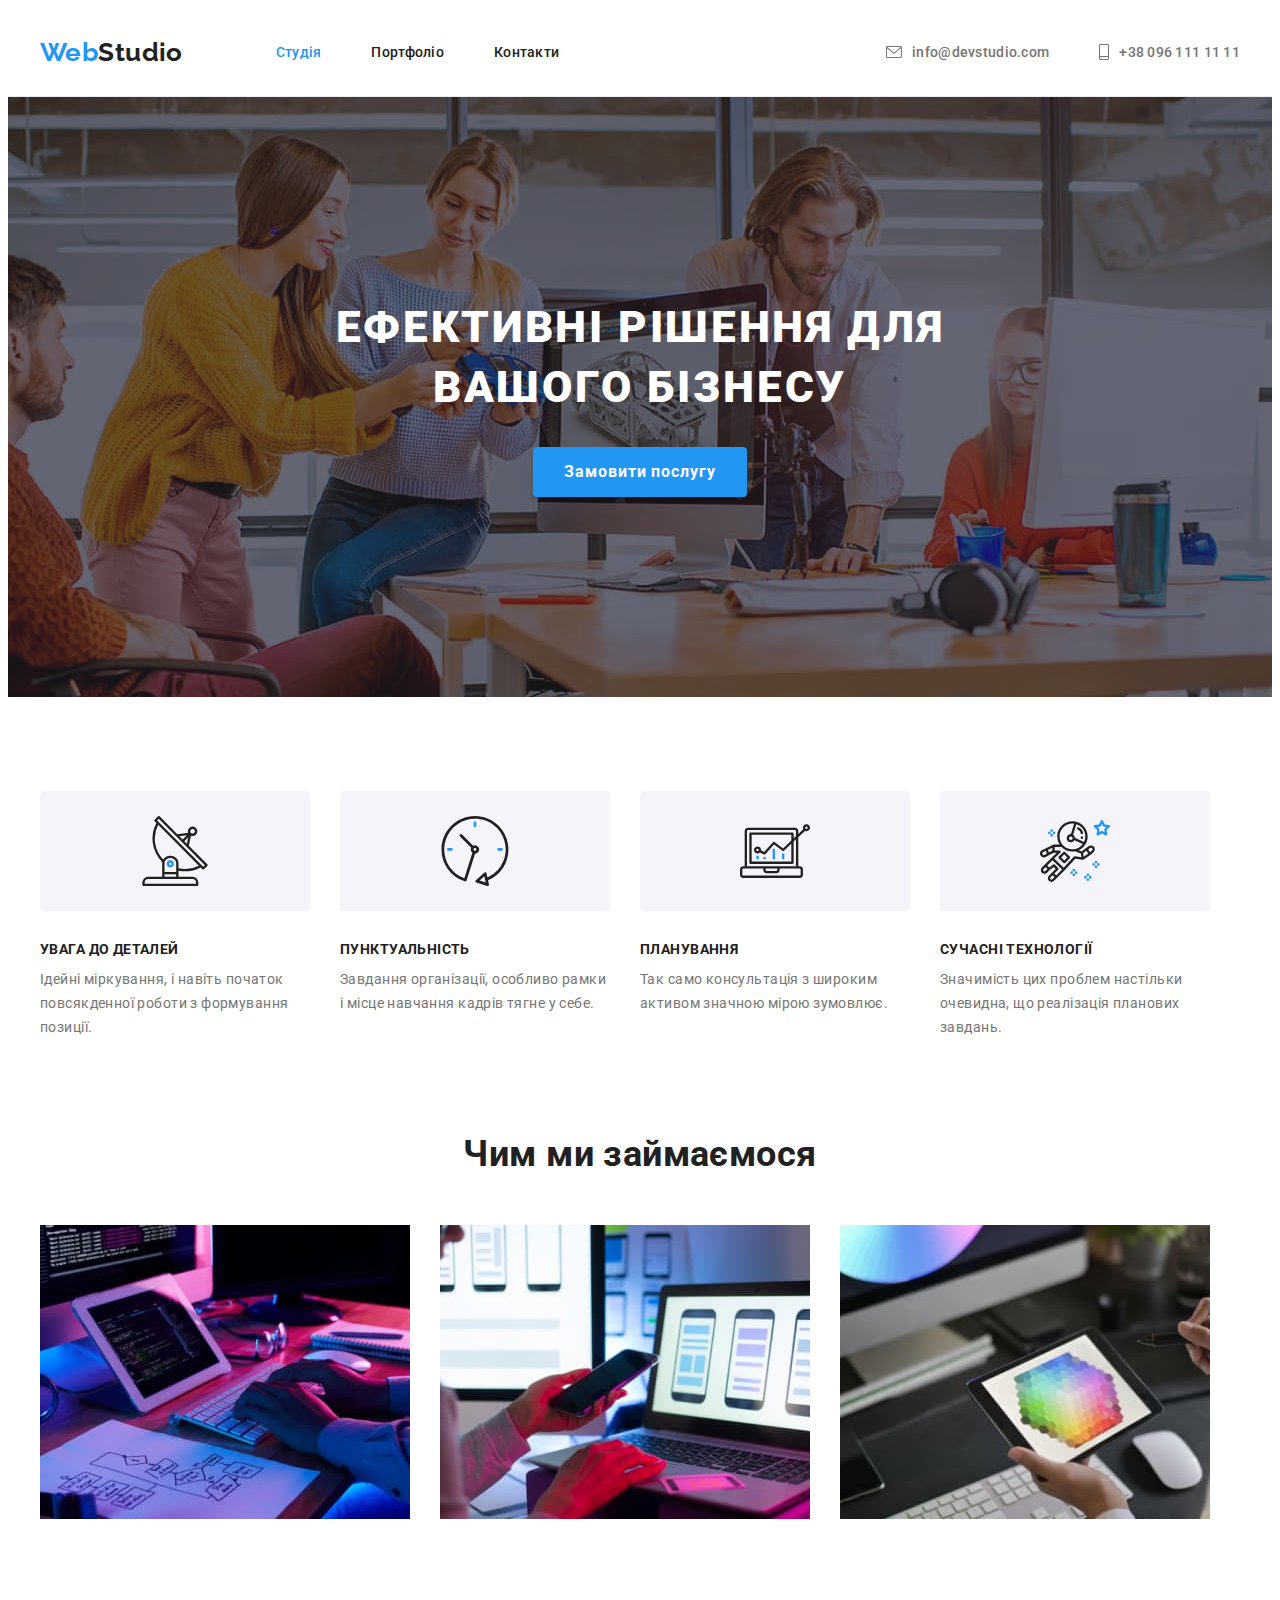
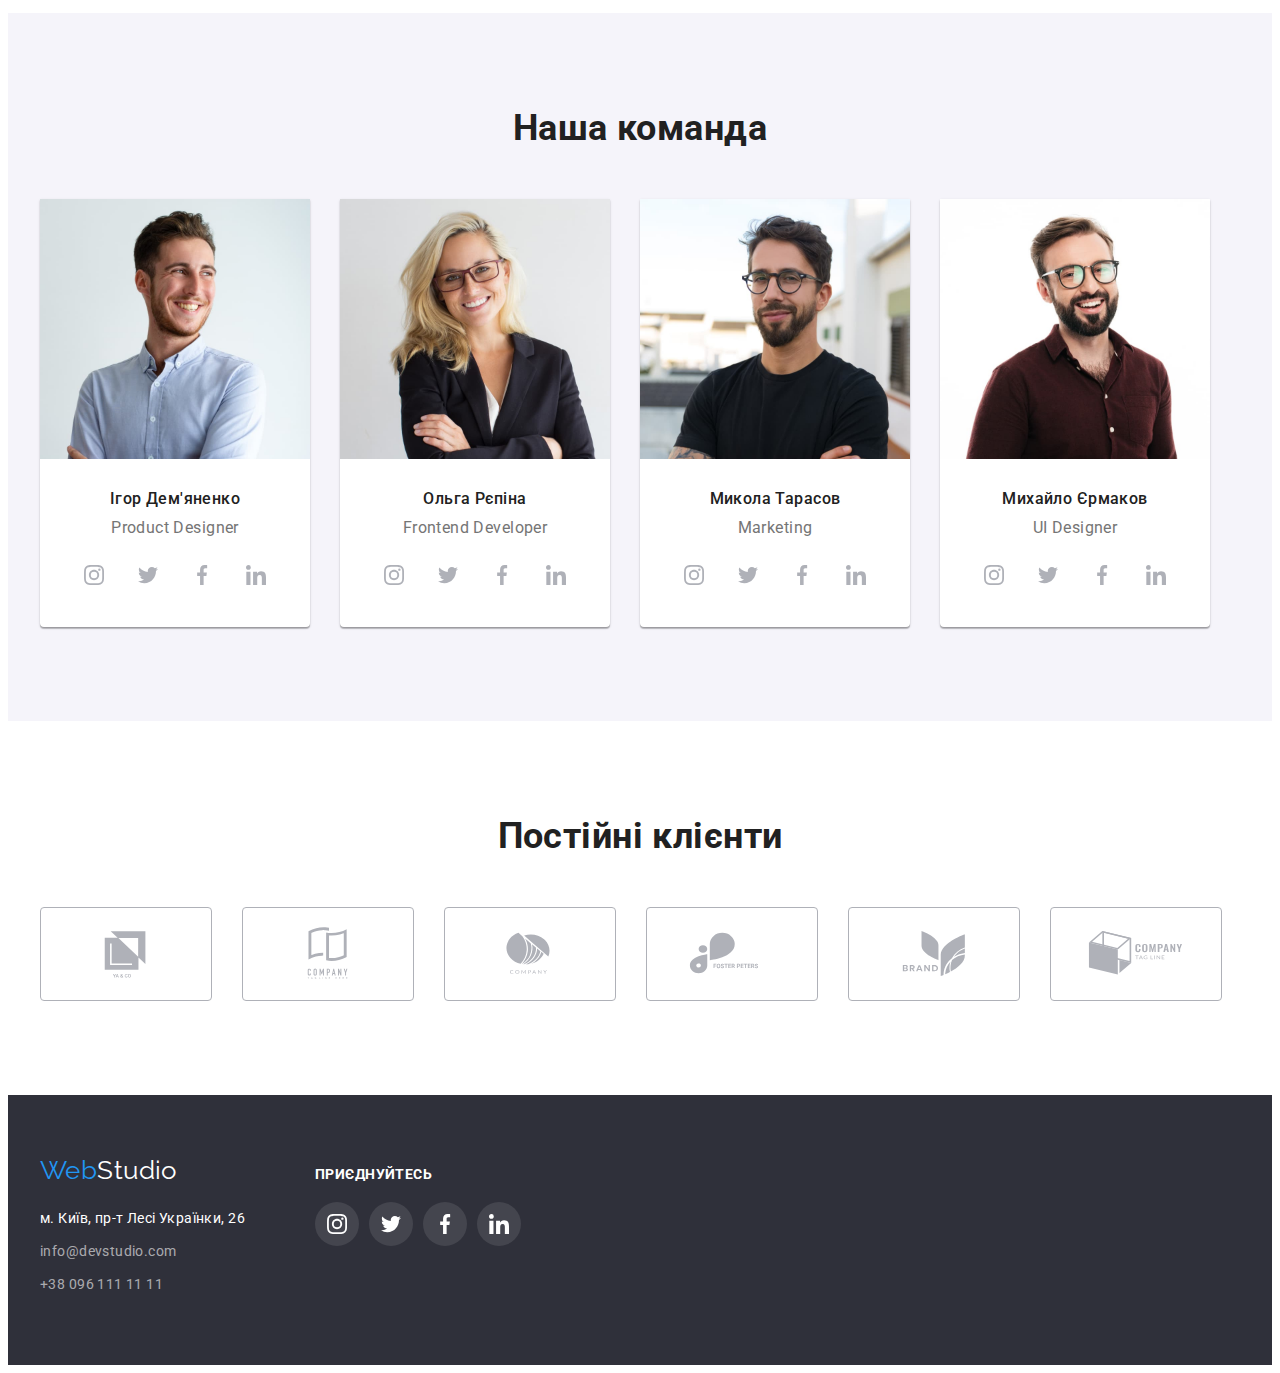
==== index.html @ 350d9428 "Initial commit" ====
<!DOCTYPE html>
<html lang="uk">
  <head>
    <meta charset="UTF-8" />
    <meta http-equiv="X-UA-Compatible" content="IE=edge" />
    <meta name="viewport" content="width=device-width, initial-scale=1.0" />
    <title>WebStudio</title>
    <link rel="preconnect" href="https://fonts.googleapis.com" />
    <link rel="preconnect" href="https://fonts.gstatic.com" crossorigin />
    <link
      href="https://fonts.googleapis.com/css2?family=Montserrat:wght@400;500;600&family=Raleway:wght@700&family=Roboto:wght@400;500;700;900&display=swap"
      rel="stylesheet"
    />
    <!---Modern-normalize---->
    <link
      rel="stylesheet"
      href="https://cdnjs.cloudflare.com/ajax/libs/modern-normalize/1.1.0/modern-normalize.min.css"
      integrity="sha512-wpPYUAdjBVSE4KJnH1VR1HeZfpl1ub8YT/NKx4PuQ5NmX2tKuGu6U/JRp5y+Y8XG2tV+wKQpNHVUX03MfMFn9Q=="
      crossorigin="anonymous"
      referrerpolicy="no-referrer"
    />
    <!----Castom styles---->
    <link rel="stylesheet" href="./css/style.css" />
  </head>
  <body>
    <header class="header">
      <div class="header-container container">
        <nav class="nav-container">
          <a href="./index.html" class="logo link">Web<span class="logo-header">Studio</span></a>
          <ul class="nav-header list">
            <li class="nav-item">
              <a href="./index.html" class="nav-link link alert">Студія</a>
            </li>
            <li class="nav-item"><a href="./portfolio.html" class="nav-link link">Портфоліо</a></li>
            <li class="nav-item"><a href="" class="nav-link link">Контакти</a></li>
          </ul>
        </nav>

        <ul class="nav-header list">
          <li>
            <a href="mailto:info@devstudio.com" class="contact-nav link link"
              ><svg class="header-icon" width="16" height="12">
                <use href="./images/icons.svg#icon-envelope-hover"></use></svg
              >info@devstudio.com</a
            >
          </li>
          <li>
            <a href="tel:+380961111111" class="contact-nav link"
              ><svg class="header-icon" width="10" height="16">
                <use href="./images/icons.svg#icon-smartphone"></use></svg
              >+38 096 111 11 11</a
            >
          </li>
        </ul>
      </div>
    </header>
    <main>
      <section class="section hero">
        <div class="container">
          <h1 class="hero-h">Ефективні рішення для вашого бізнесу</h1>
          <button type="button" class="header-btn">Замовити послугу</button>
        </div>
      </section>
      <section class="section featore">
        <div class="container">
          <h2 hidden>особливості</h2>
          <ul class="featore-list list">
            <li>
              <div class="featore-svg-container">
                <svg class="featore-icon" width="70" height="70">
                  <use href="./images/icons.svg#icon-antenna-1"></use>
                </svg>
              </div>
              <h3 class="featore-title">УВАГА ДО ДЕТАЛЕЙ</h3>
              <p class="featore-text">
                Ідейні міркування, і навіть початок повсякденної роботи з формування позиції.
              </p>
            </li>
            <li>
              <div class="featore-svg-container">
                <svg class="featore-icon" width="70" height="70">
                  <use href="./images/icons.svg#icon-clock-1"></use>
                </svg>
              </div>
              <h3 class="featore-title">ПУНКТУАЛЬНІСТЬ</h3>
              <p class="featore-text">
                Завдання організації, особливо рамки і місце навчання кадрів тягне у себе.
              </p>
            </li>
            <li>
              <div class="featore-svg-container">
                <svg class="featore-icon" width="70" height="70">
                  <use href="./images/icons.svg#icon-diagram-1"></use>
                </svg>
              </div>
              <h3 class="featore-title">ПЛАНУВАННЯ</h3>
              <p class="featore-text">
                Так само консультація з широким активом значною мірою зумовлює.
              </p>
            </li>
            <li>
              <div class="featore-svg-container">
                <svg class="featore-icon" width="70" height="70">
                  <use href="./images/icons.svg#icon-astronaut-1"></use>
                </svg>
              </div>
              <h3 class="featore-title">СУЧАСНІ ТЕХНОЛОГІЇ</h3>
              <p class="featore-text">
                Значимість цих проблем настільки очевидна, що реалізація планових завдань.
              </p>
            </li>
          </ul>
        </div>
      </section>
      <section class="section about">
        <div class="container">
          <h2 class="section-title">Чим ми займаємося</h2>
          <ul class="nav-list list">
            <li>
              <img src="./images/box1.jpg" alt="фото1комп" width="370" height="294" />
            </li>
            <li>
              <img src="./images/box2.jpg" alt="фото2комп+телеф" width="370" height="294" />
            </li>
            <li>
              <img src="./images/box3.jpg" alt="фото3планшет" width="370" height="294" />
            </li>
          </ul>
        </div>
      </section>
      <section class="section team">
        <div class="container">
          <h2 class="section-title">Наша команда</h2>
          <ul class="nav-list list">
            <li class="team-nav">
              <img src="./images/img2.jpg" alt="команда1ч" width="270" height="260" />
              <div class="team-list-text">
                <h3 class="team-title">Ігор Дем'яненко</h3>
                <p class="team-text" lang="en">Product Designer</p>
                <ul class="social list">
                  <li class="social-item">
                    <a
                      class="social-link link"
                      href=""
                      target="_blank"
                      rel="noopener noreferrer"
                      aria-label="іконка instagram"
                    >
                      <svg class="team-icon" width="20" height="20">
                        <use href="./images/icons.svg#icon-instagram-2"></use>
                      </svg>
                    </a>
                  </li>
                  <li class="social-item">
                    <a
                      class="social-link link"
                      href=""
                      target="_blank"
                      rel="noopener noreferrer"
                      aria-label="іконка twitter"
                    >
                      <svg class="team-icon" width="20" height="20">
                        <use href="./images/icons.svg#icon-twitter-1"></use>
                      </svg>
                    </a>
                  </li>
                  <li class="social-item">
                    <a
                      class="social-link link"
                      href=""
                      target="_blank"
                      rel="noopener noreferrer"
                      aria-label="іконка facebook"
                    >
                      <svg class="team-icon" width="20" height="20">
                        <use href="./images/icons.svg#icon-facebook-1"></use>
                      </svg>
                    </a>
                  </li>
                  <li class="social-item">
                    <a
                      class="social-link link"
                      href=""
                      target="_blank"
                      rel="noopener noreferrer"
                      aria-label="іконка linkedin"
                    >
                      <svg class="team-icon" width="20" height="20">
                        <use href="./images/icons.svg#icon-linkedin-1"></use>
                      </svg>
                    </a>
                  </li>
                </ul>
              </div>
            </li>
            <li class="team-nav">
              <img src="./images/img1.jpg" alt="комана2ж" width="270" height="260" />
              <div class="team-list-text">
                <h3 class="team-title">Ольга Рєпіна</h3>
                <p class="team-text" lang="en">Frontend Developer</p>
                <ul class="social list">
                  <li class="social-item">
                    <a
                      class="social-link link"
                      href=""
                      target="_blank"
                      rel="noopener noreferrer"
                      aria-label="іконка instagram"
                    >
                      <svg class="team-icon" width="20" height="20">
                        <use href="./images/icons.svg#icon-instagram-2"></use>
                      </svg>
                    </a>
                  </li>
                  <li class="social-item">
                    <a
                      class="social-link link"
                      href=""
                      target="_blank"
                      rel="noopener noreferrer"
                      aria-label="іконка twitter"
                    >
                      <svg class="team-icon" width="20" height="20">
                        <use href="./images/icons.svg#icon-twitter-1"></use>
                      </svg>
                    </a>
                  </li>
                  <li class="social-item">
                    <a
                      class="social-link link"
                      href=""
                      target="_blank"
                      rel="noopener noreferrer"
                      aria-label="іконка facebook"
                    >
                      <svg class="team-icon" width="20" height="20">
                        <use href="./images/icons.svg#icon-facebook-1"></use>
                      </svg>
                    </a>
                  </li>
                  <li class="social-item">
                    <a
                      class="social-link link"
                      href=""
                      target="_blank"
                      rel="noopener noreferrer"
                      aria-label="іконка linkedin"
                    >
                      <svg class="team-icon" width="20" height="20">
                        <use href="./images/icons.svg#icon-linkedin-1"></use>
                      </svg>
                    </a>
                  </li>
                </ul>
              </div>
            </li>
            <li class="team-nav">
              <img src="./images/img3.jpg" alt="команда3ч" width="270" height="260" />
              <div class="team-list-text">
                <h3 class="team-title">Микола Тарасов</h3>
                <p class="team-text" lang="en">Marketing</p>
                <ul class="social list">
                  <li class="social-item">
                    <a
                      class="social-link link"
                      href=""
                      target="_blank"
                      rel="noopener noreferrer"
                      aria-label="іконка instagram"
                    >
                      <svg class="team-icon" width="20" height="20">
                        <use href="./images/icons.svg#icon-instagram-2"></use>
                      </svg>
                    </a>
                  </li>
                  <li class="social-item">
                    <a
                      class="social-link link"
                      href=""
                      target="_blank"
                      rel="noopener noreferrer"
                      aria-label="іконка twitter"
                    >
                      <svg class="team-icon" width="20" height="20">
                        <use href="./images/icons.svg#icon-twitter-1"></use>
                      </svg>
                    </a>
                  </li>
                  <li class="social-item">
                    <a
                      class="social-link link"
                      href=""
                      target="_blank"
                      rel="noopener noreferrer"
                      aria-label="іконка facebook"
                    >
                      <svg class="team-icon" width="20" height="20">
                        <use href="./images/icons.svg#icon-facebook-1"></use>
                      </svg>
                    </a>
                  </li>
                  <li class="social-item">
                    <a
                      class="social-link link"
                      href=""
                      target="_blank"
                      rel="noopener noreferrer"
                      aria-label="іконка linkedin"
                    >
                      <svg class="team-icon" width="20" height="20">
                        <use href="./images/icons.svg#icon-linkedin-1"></use>
                      </svg>
                    </a>
                  </li>
                </ul>
              </div>
            </li>
            <li class="team-nav">
              <img src="./images/img.jpg" alt="команда4ч" width="270" height="260" />
              <div class="team-list-text">
                <h3 class="team-title">Михайло Єрмаков</h3>
                <p class="team-text" lang="en">UI Designer</p>
                <ul class="social list">
                  <li class="social-item">
                    <a
                      class="social-link link"
                      href=""
                      target="_blank"
                      rel="noopener noreferrer"
                      aria-label="іконка instagram"
                    >
                      <svg class="team-icon" width="20" height="20">
                        <use href="./images/icons.svg#icon-instagram-2"></use>
                      </svg>
                    </a>
                  </li>
                  <li class="social-item">
                    <a
                      class="social-link link"
                      href=""
                      target="_blank"
                      rel="noopener noreferrer"
                      aria-label="іконка twitter"
                    >
                      <svg class="team-icon" width="20" height="20">
                        <use href="./images/icons.svg#icon-twitter-1"></use>
                      </svg>
                    </a>
                  </li>
                  <li class="social-item">
                    <a
                      class="social-link link"
                      href=""
                      target="_blank"
                      rel="noopener noreferrer"
                      aria-label="іконка facebook"
                    >
                      <svg class="team-icon" width="20" height="20">
                        <use href="./images/icons.svg#icon-facebook-1"></use>
                      </svg>
                    </a>
                  </li>
                  <li class="social-item">
                    <a
                      class="social-link link"
                      href=""
                      target="_blank"
                      rel="noopener noreferrer"
                      aria-label="іконка linkedin"
                    >
                      <svg class="team-icon" width="20" height="20">
                        <use href="./images/icons.svg#icon-linkedin-1"></use>
                      </svg>
                    </a>
                  </li>
                </ul>
              </div>
            </li>
          </ul>
        </div>
      </section>
      <section class="constant">
        <div class="container">
          <h2 class="constant-title">Постійні клієнти</h2>
          <ul class="constant-list list">
            <li class="item">
              <a
                href=""
                class="constant-link link"
                target="_blank"
                rel="noopener noreferrer"
                aria-label="іконка YA & CO"
                ><svg class="constant-icon" width="106" height="60">
                  <use href="./images/icons.svg#icon-Logo-1"></use></svg
              ></a>
            </li>
            <li class="item">
              <a
                href=""
                class="constant-link link"
                target="_blank"
                rel="noopener noreferrer"
                aria-label="іконка company"
                ><svg class="constant-icon" width="106" height="60">
                  <use href="./images/icons.svg#icon-Logo-2"></use></svg
              ></a>
            </li>
            <li class="item">
              <a
                href=""
                class="constant-link link"
                target="_blank"
                rel="noopener noreferrer"
                aria-label="іконка company"
                ><svg class="constant-icon" width="106" height="60">
                  <use href="./images/icons.svg#icon-Logo-3"></use></svg
              ></a>
            </li>
            <li class="item">
              <a
                href=""
                class="constant-link link"
                target="_blank"
                rel="noopener noreferrer"
                aria-label="іконка FOSTER PETERS"
                ><svg class="constant-icon" width="106" height="60">
                  <use href="./images/icons.svg#icon-Logo-4"></use></svg
              ></a>
            </li>
            <li class="item">
              <a
                href=""
                class="constant-link link"
                target="_blank"
                rel="noopener noreferrer"
                aria-label="іконка brand"
                ><svg class="constant-icon" width="106" height="60">
                  <use href="./images/icons.svg#icon-Logo-5"></use></svg
              ></a>
            </li>
            <li class="item">
              <a
                href=""
                class="constant-link link"
                target="_blank"
                rel="noopener noreferrer"
                aria-label="іконка company"
                ><svg class="constant-icon" width="106" height="60">
                  <use href="./images/icons.svg#icon-Logo-6"></use></svg
              ></a>
            </li>
          </ul>
        </div>
      </section>
    </main>

    <footer class="footer">
      <div class="container footer-container">
        <div class="footer-left-container">
        <a class="footer-logo link" href="./index.html"
          >Web<span class="logo-footer">Studio</span></a>
        <address>
          <ul class="list list-footer">
            <li class="footre-items">
              <a
                class="contact-gps link"
                href="https://www.google.com/maps/place/%D0%B1%D1%83%D0%BB.+%D0%9B%D0%B5%D1%81%D0%B8+%D0%A3%D0%BA%D1%80%D0%B0%D0%B8%D0%BD%D0%BA%D0%B8,+26,+%D0%9A%D0%B8%D0%B5%D0%B2,+02000/@50.4265807,30.5361971,17z/data=!3m1!4b1!4m5!3m4!1s0x40d4cf0e033ecbe9:0x57a4dffefec77da0!8m2!3d50.4265807!4d30.5383858"
                target="_blank"
                rel="noopener noreferrer"
                >м. Київ, пр-т Лесі Українки, 26</a
              >
            </li>
            <li class="footre-items">
              <a href="mailto:info@devstudio.com" class="contact-link link">info@devstudio.com</a>
            </li>
            <li class="footre-items">
              <a href="tel:+380961111111" class="contact-link link">+38 096 111 11 11</a>
            </li>
          </ul>
          </div>
          <div class="footer-nav">
            <p class="text">ПРИЄДНУЙТЕСЬ</p>
            <ul class="list footer-social">
              <li class="social-box">
                <a
                  class="social-nav link"
                  href=""
                  target="_blank"
                  rel="noopener noreferrer"
                  aria-label="іконка instagram"
                >
                  <svg class="footer-team-icon" width="20" height="20">
                    <use href="./images/icons.svg#icon-instagram-2"></use>
                  </svg>
                </a>
              </li>
              <li class="social-box">
                <a
                  class="social-nav link"
                  href=""
                  target="_blank"
                  rel="noopener noreferrer"
                  aria-label="іконка twitter"
                >
                  <svg class="footer-team-icon" width="20" height="20">
                    <use href="./images/icons.svg#icon-twitter-1"></use>
                  </svg>
                </a>
              </li>
              <li class="social-box">
                <a
                  class="social-nav link"
                  href=""
                  target="_blank"
                  rel="noopener noreferrer"
                  aria-label="іконка facebook"
                >
                  <svg class="footer-team-icon" width="20" height="20">
                    <use href="./images/icons.svg#icon-facebook-1"></use>
                  </svg>
                </a>
              </li>
              <li class="social-box">
                <a
                  class="social-nav link"
                  href=""
                  target="_blank"
                  rel="noopener noreferrer"
                  aria-label="іконка linkedin"
                >
                  <svg class="footer-team-icon" width="20" height="20">
                    <use href="./images/icons.svg#icon-linkedin-1"></use>
                  </svg>
                </a>
              </li>
            </ul>
            </address>
          </div>
      </div>
    </footer>
  </body>
</html>
---- css/style.css ----
:root {
  --link-focus-color: #2196f3;
  --text-paragraf-color: #757575;
  --text-fon-white-color: #ffffff;
  --text-title-color: #212121;

  --indent: 30px;
  --items: 3;
}

body {
  font-family: 'Roboto', sans-serif;
  font-size: 14px;
  background-color: var(--text-fon-white-color);
  color: var(--text-title-color);
  letter-spacing: 0.03em;
}
/* ------------------card set---------------- */
.card-set {
  display: flex;
  flex-wrap: wrap;
  gap: var(--indent);
}
.card-set-indent {
  flex-basis: calc((100% - var(--indent) * (var(--items) - 1)) / var(--items));
}

/* ------------------reset start---------------- */
h1,
h2,
h3,
h4,
h5,
h6,
p,
ul {
  margin: 0;
}
.list {
  list-style: none;
  margin: 0;
  padding: 0;
}

.link {
  text-decoration: none;
  color: currentColor;
}
img {
  display: block;
  max-width: 100%;
  height: auto;
}
.container {
  width: 1200px;
  padding: 0 15px;
  margin: 0 auto;
}
.section {
  padding-top: 94px;
  padding-bottom: 94px;
}

/* ------------------reset end---------------- */

/* ------------------HAEDER---------------- */
.header-container {
  align-items: center;
  display: flex;
  justify-content: space-between;
}
.header {
  border-bottom: 1px solid #ececec;
}

.nav-list {
  display: flex;
  gap: 30px;
}
.nav-header {
  display: flex;
  gap: 50px;
}
.nav-container {
  display: flex;
  align-items: center;
}
.logo {
  margin-right: 93px;
  font-family: 'Raleway';
  font-weight: 700;
  font-size: 26px;
  line-height: calc(16 / 12);
  color: var(--link-focus-color);
}
.alert {
  color: var(--link-focus-color);
}
.logo-header {
  color: var(--text-title-color);
}
.nav-item {
  font-weight: 500;
  line-height: 1.33;
  letter-spacing: 0.02em;
  color: var(--text-title-color);
}
.nav-link {
  display: block;
  padding-top: 32px;
  padding-bottom: 32px;
  font-weight: 500;
  line-height: 1.33;
  letter-spacing: 0.02em;
  color: var(--text-title-color);
}
.nav-link:hover,
.nav-link:focus {
  color: var(--link-focus-color);
}
.contact-nav {
  display: flex;
  align-items: center;
  font-weight: 500;
  line-height: calc(24 / 14);
  letter-spacing: 0.02em;
  text-decoration: none;
  color: var(--text-paragraf-color);
  padding-top: 32px;
  padding-bottom: 32px;
}

.contact-nav:hover,
.contact-nav:focus {
  color: var(--link-focus-color);
}
.alert {
  color: var(--link-focus-color);
}
.header-icon {
  margin-right: 10px;
  fill: currentColor;
}
/* ------------------HAEDER---------------- */

/* ------------------hero---------------- */
.hero {
  padding-top: 200px;
  padding-bottom: 200px;
  background-image: linear-gradient(to right, rgba(47, 48, 58, 0.4), rgba(47, 48, 58, 0.4)),
    url(../images/Img\ 10.jpg);
  background-position: center;
  background-repeat: no-repeat;
  background-color: rgba(47, 48, 58, 0.4);
  max-width: 1600px;
  margin: 0 auto;
}
.hero-h {
  margin: 0 auto;
  text-align: center;
  width: 696px;
  margin-bottom: 30px;
  font-weight: 900;
  font-size: 44px;
  line-height: calc(60 / 44);
  text-align: center;
  letter-spacing: 0.06em;
  text-transform: uppercase;
  color: var(--text-fon-white-color);
}
.header-btn {
  display: block;
  margin: 0 auto;
  align-items: center;
  padding: 5px 31px;
  font-family: inherit;
  font-weight: 700;
  font-size: 16px;
  line-height: calc(30 / 12);
  letter-spacing: 0.06em;
  color: var(--text-fon-white-color);
  cursor: pointer;
  background-color: var(--link-focus-color);
  box-shadow: 0px 4px 4px rgba(0, 0, 0, 0.15);
  border-radius: 4px;
  border: none;
  cursor: pointer;
}

/* ------------------hero---------------- */

/* ------------------featore ---------------- */

.featore {
  padding-bottom: 0px;
}
.featore-list {
  display: flex;
  gap: 30px;
}
.featore-title {
  margin-bottom: 10px;
  width: 270px;
  line-height: calc(16 / 14);
  text-transform: uppercase;
  font-size: 14px;
  color: var(--text-title-color);
}
.featore-text {
  width: 270px;
  line-height: calc(24 / 14);
  color: var(--text-paragraf-color);
}
.featore-icon {
}
.featore-svg-container {
  display: flex;
  justify-content: center;
  align-items: center;
  height: 120px;
  margin-bottom: 30px;
  background: #f5f4fa;
  border-radius: 4px;
}

/* ------------------featore ---------------- */

/* -----------------section-title ---------------- */

.nav-list {
  gap: 30px;
}
.section-title {
  margin-bottom: 50px;
  font-size: 36px;
  line-height: calc(42 / 36);
  text-align: center;
  color: var(--text-title-color);
}
/* ------------------section-title---------------- */

/* ------------------team ---------------- */
.team-list-text {
  padding-top: 30px;
  padding-bottom: 30px;
}
.team-title {
  margin-bottom: 10px;
  justify-content: center;
  font-weight: 500;
  font-size: 16px;
  line-height: calc(19 / 16);
  text-align: center;
  color: var(--text-title-color);
}
.team-text {
  justify-content: center;
  font-size: 16px;
  line-height: calc(19 / 16);
  text-align: center;
  color: var(--text-paragraf-color);
}
.team-nav {
  background: #ffffff;

  box-shadow: 0px 1px 3px rgba(0, 0, 0, 0.12), 0px 1px 1px rgba(0, 0, 0, 0.14),
    0px 2px 1px rgba(0, 0, 0, 0.2);
  border-radius: 0px 0px 4px 4px;
}
.team {
  background: #f5f4fa;
}
.social {
  display: flex;
  justify-content: center;
  align-items: center;
  gap: 10px;
  margin-top: 16px;
}
.social-link {
  display: flex;
  align-items: center;
  justify-content: center;
  width: 44px;
  height: 44px;
  border-radius: 50%;
  color: #afb1b8;
  background-color: var(--text-fon-white-color);
  outline: none;
}
.team-icon {
  fill: currentColor;
}
.social-link:hover,
.social-link:focus {
  color: #ffffff;
  background-color: #2196f3;
}
/* ------------------team ---------------- */
/* -----------------constant ---------------- */
.constant {
  padding: 94px 0;
}
.constant-title {
  margin-bottom: 50px;
  font-size: 36px;
  line-height: calc(42 / 36);
  text-align: center;
  color: var(--text-title-color);
}
.constant-list {
  display: flex;
  gap: 30px;
}
.constant-link {
  display: flex;
  justify-content: center;
  align-items: center;
  width: 100%;
  height: 100%;
  width: 170px;
  height: 92px;
  color: #afb1b8;
  border: 1px solid #afb1b8;
  border-radius: 4px;
}
.constant-icon {
  fill: currentColor;
}

.constant-link:hover,
.constant-link:focus {
  border: 1px solid var(--link-focus-color);
  color: var(--link-focus-color);
}
/* -----------------constant ---------------- */

/* ------------------footer---------------- */
.footer {
  padding-top: 60px;
  padding-bottom: 60px;
  background-color: #2f303a;
}

.footer-left-container {
  margin-right: 70px;
}

.footer-logo {
  display: block;
  margin-bottom: 20px;
  font-family: 'Raleway';
  font-size: 26px;
  line-height: calc(31 / 26);
  color: var(--link-focus-color);
}
.logo-footer {
  width: 145px;
  color: var(--text-fon-white-color);
}
.footre-items {
  margin-bottom: 9px;
}

.contact-gps {
  display: block;
  font-style: normal;
  line-height: 24px;
  color: var(--text-fon-white-color);
}
.contact-link {
  display: block;
  font-style: normal;
  line-height: calc(24 / 14);
  text-decoration: none;
  color: rgba(255, 255, 255, 0.6);
}
.contact-link:hover,
.contact-link:focus {
  color: var(--link-focus-color);
}
.text {
  margin-bottom: 20px;
  display: flex;
  font-weight: 700;
  font-size: 14px;
  line-height: calc(16 / 14);
  text-transform: uppercase;
  color: #ffffff;
  font-style: normal;
}
.social-nav {
  display: flex;
  justify-content: center;
  align-items: center;
  width: 100%;
  height: 100%;
  border-radius: 50%;
  color: var(--text-fon-white-color);
  background: rgba(255, 255, 255, 0.1);
}
.social-box {
  width: 44px;
  height: 44px;
}
.footer-team-icon {
  fill: currentColor;
}
.footer-social {
  display: flex;
  justify-content: center;
  align-items: center;
  gap: 10px;
}
.footer-container {
  display: flex;
  align-items: baseline;
}
.social-nav:hover,
.social-nav:focus {
  color: #ffffff;
  background-color: #2196f3;
}

/* ------------------footer---------------- */

/* ------------------portfolio-hero---------------- */

.portfolio-btn {
  min-width: 23px;
  min-height: 38px;

  display: inline-block;
  padding: 6px 25px;
  font-family: inherit;
  font-weight: 500;
  font-size: 16px;
  line-height: calc(26 / 16);
  text-align: center;
  color: var(--text-title-color);
  border-radius: 4px;
  cursor: pointer;
  border: none;
}
.portfolio-btn:hover,
.portfolio-btn:focus {
  color: var(--text-fon-white-color);
  background: var(--link-focus-color);
  box-shadow: 0px 3px 1px rgba(0, 0, 0, 0.1), 0px 1px 2px rgba(0, 0, 0, 0.08),
    0px 2px 2px rgba(0, 0, 0, 0.12);
}
.portfolio-list {
  display: flex;
  gap: 8px;
  justify-content: center;
  margin-bottom: 50px;
}
.progecr-list {
  display: flex;
  flex-wrap: wrap;
  gap: 30px;
}

/* ------------------progecr---------------- */
.progecr-list-text {
  background: #ffffff;
  border: 1px solid #eeeeee;
  border-top: none;
  padding: 20px 24px;
}
.project-title {
  margin-bottom: 4px;
  font-size: 18px;
  line-height: calc(36 / 18);
  letter-spacing: 0.06em;
  color: var(--text-title-color);
}
.project-teax {
  font-size: 16px;
  line-height: calc(30 / 16);
  color: var(--text-paragraf-color);
}
.progect-box {
  display: block;
  text-decoration: none;
}
.progect-box:hover,
.progect-box:focus {
  box-shadow: 0px 1px 1px rgba(0, 0, 0, 0.12), 0px 4px 4px rgba(0, 0, 0, 0.06),
    1px 4px 6px rgba(0, 0, 0, 0.16);
}
/* ------------------progecr---------------- */
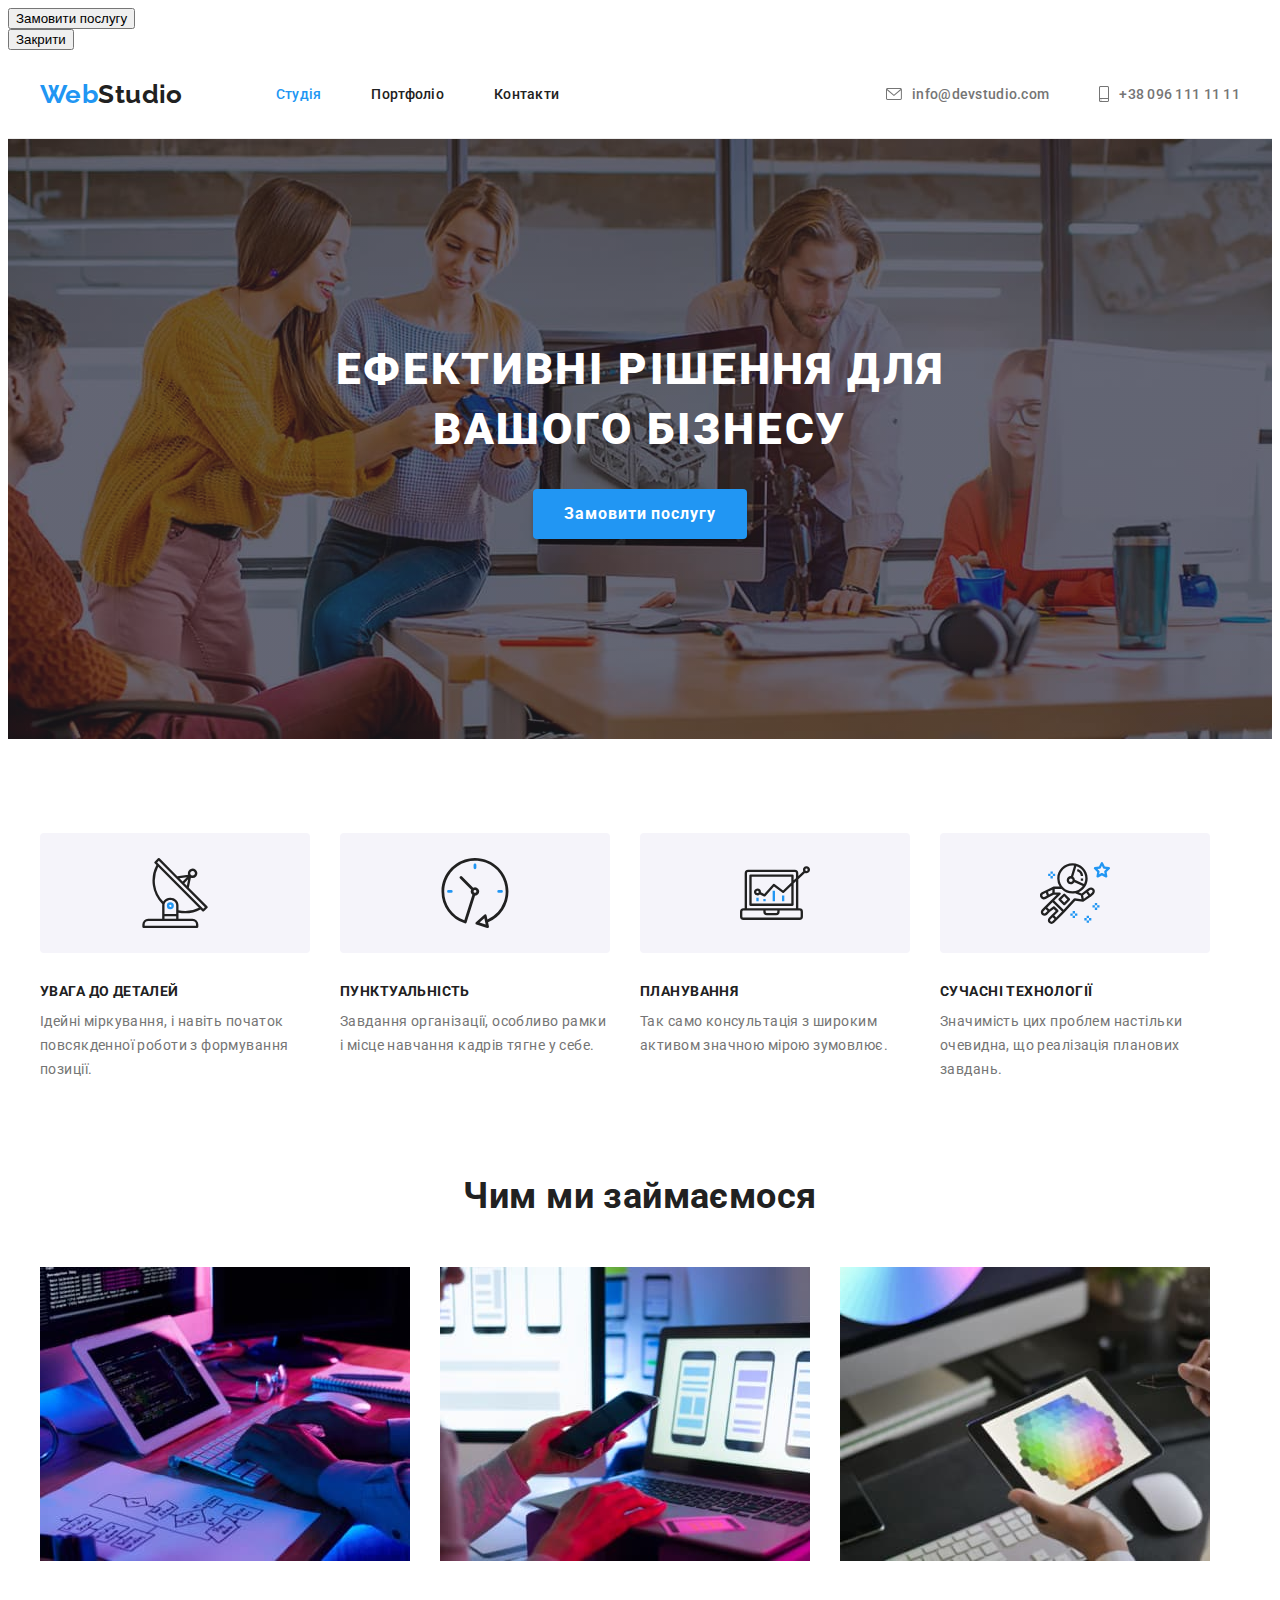
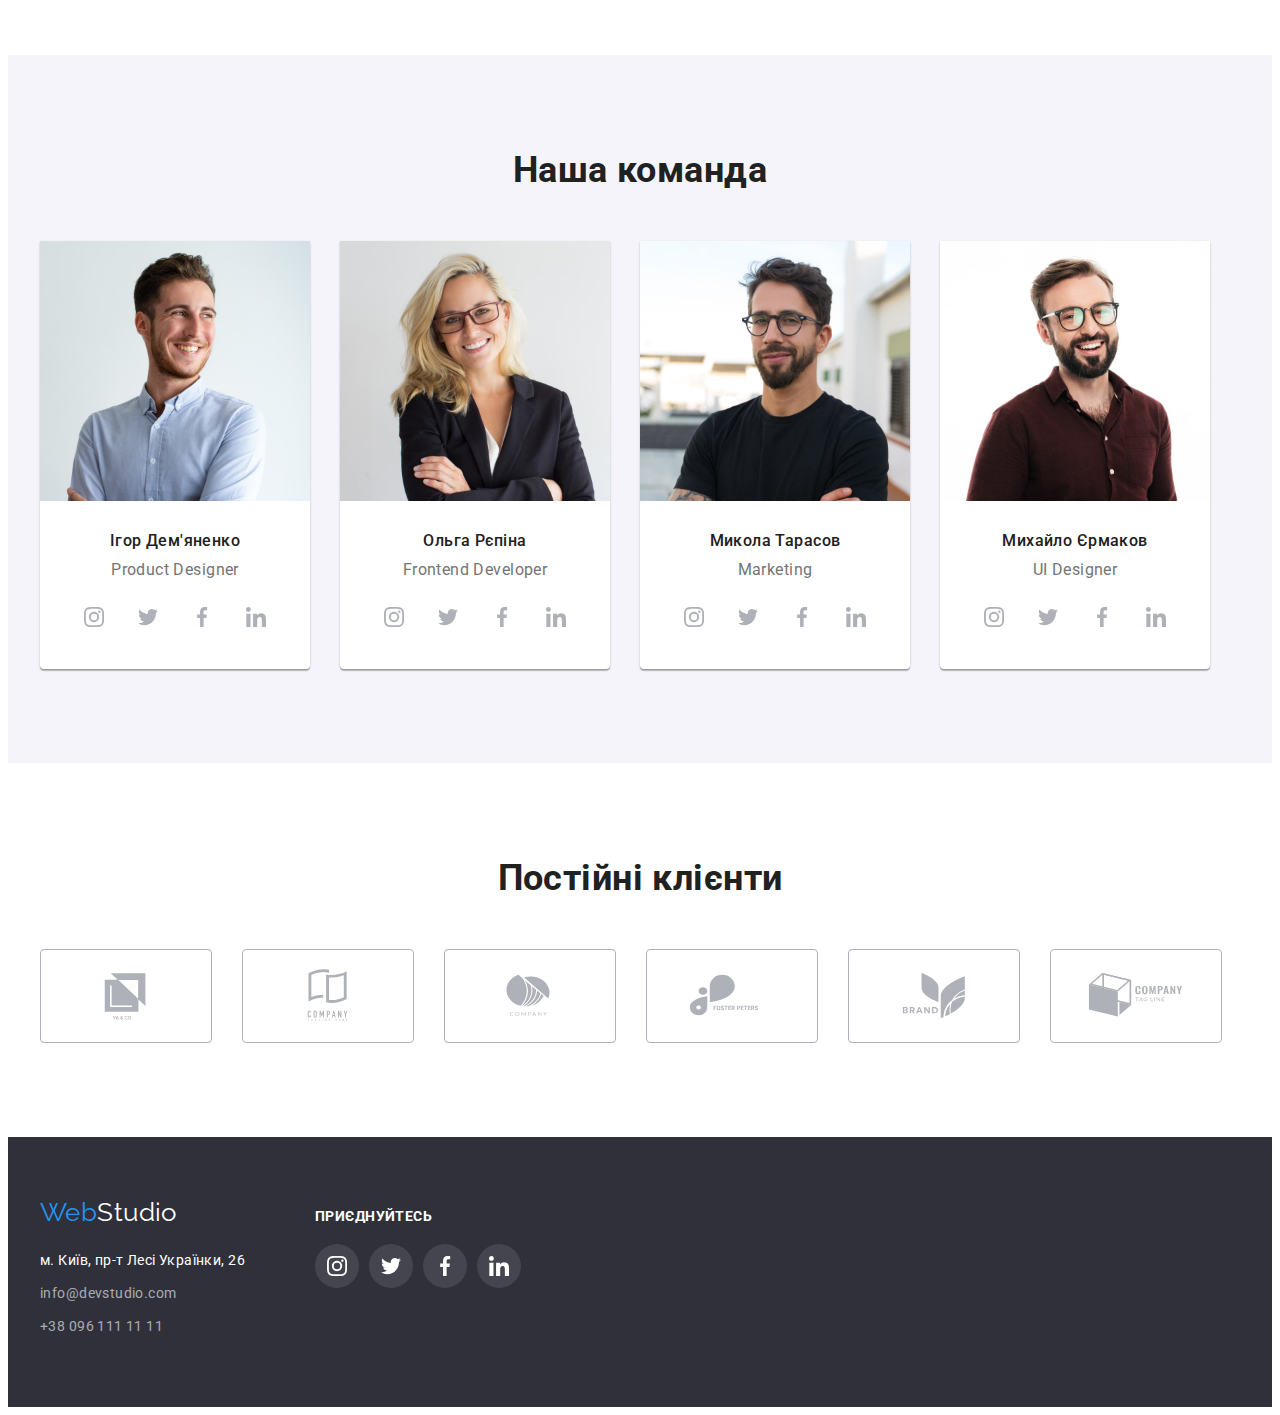
==== commit 023f5824: "05hw" ====
--- a/index.html
+++ b/index.html
@@ -23,6 +23,16 @@
     <link rel="stylesheet" href="./css/style.css" />
   </head>
   <body>
+    <button data-modal-open>Замовити послугу</button>
+
+    <div class="beckdrop is-hidden" data-modal>
+      <div class="modal">
+        <p>
+
+        </p>
+        <button data-modal-close>Закрити</button>
+      </div>
+    </div>
     <header class="header">
       <div class="header-container container">
         <nav class="nav-container">
@@ -538,5 +548,6 @@
           </div>
       </div>
     </footer>
+    <script src="./js/modal.js"></script>
   </body>
 </html>
--- a/css/style.css
+++ b/css/style.css
@@ -106,6 +106,8 @@
   color: var(--text-title-color);
 }
 .nav-link {
+  position: relative;
+
   display: block;
   padding-top: 32px;
   padding-bottom: 32px;
@@ -114,9 +116,36 @@
   letter-spacing: 0.02em;
   color: var(--text-title-color);
 }
+.nav-link::after {
+  content: '';
+  position: absolute;
+  transform: translateX(-50%) scaleX(0.3);
+  left: 50%;
+
+  display: block;
+  width: 48px;
+  height: 4px;
+  border-radius: 2px;
+  position: absolute;
+  top: 76px;
+
+  background: var(--link-focus-color);
+  opacity: 0;
+  transition-property: box-shadow;
+  transition-duration: 250ms;
+  transition-timing-function: cubic-bezier(0.4, 0, 0.2, 1);
+}
 .nav-link:hover,
 .nav-link:focus {
   color: var(--link-focus-color);
+}
+.nav-link:hover:after,
+.nav-link:focus:after {
+  transform: translateX(-50%) scaleX(1);
+  opacity: 1;
+  transition-property: box-shadow;
+  transition-duration: 250ms;
+  transition-timing-function: cubic-bezier(0.4, 0, 0.2, 1);
 }
 .contact-nav {
   display: flex;
@@ -211,8 +240,6 @@
   line-height: calc(24 / 14);
   color: var(--text-paragraf-color);
 }
-.featore-icon {
-}
 .featore-svg-container {
   display: flex;
   justify-content: center;
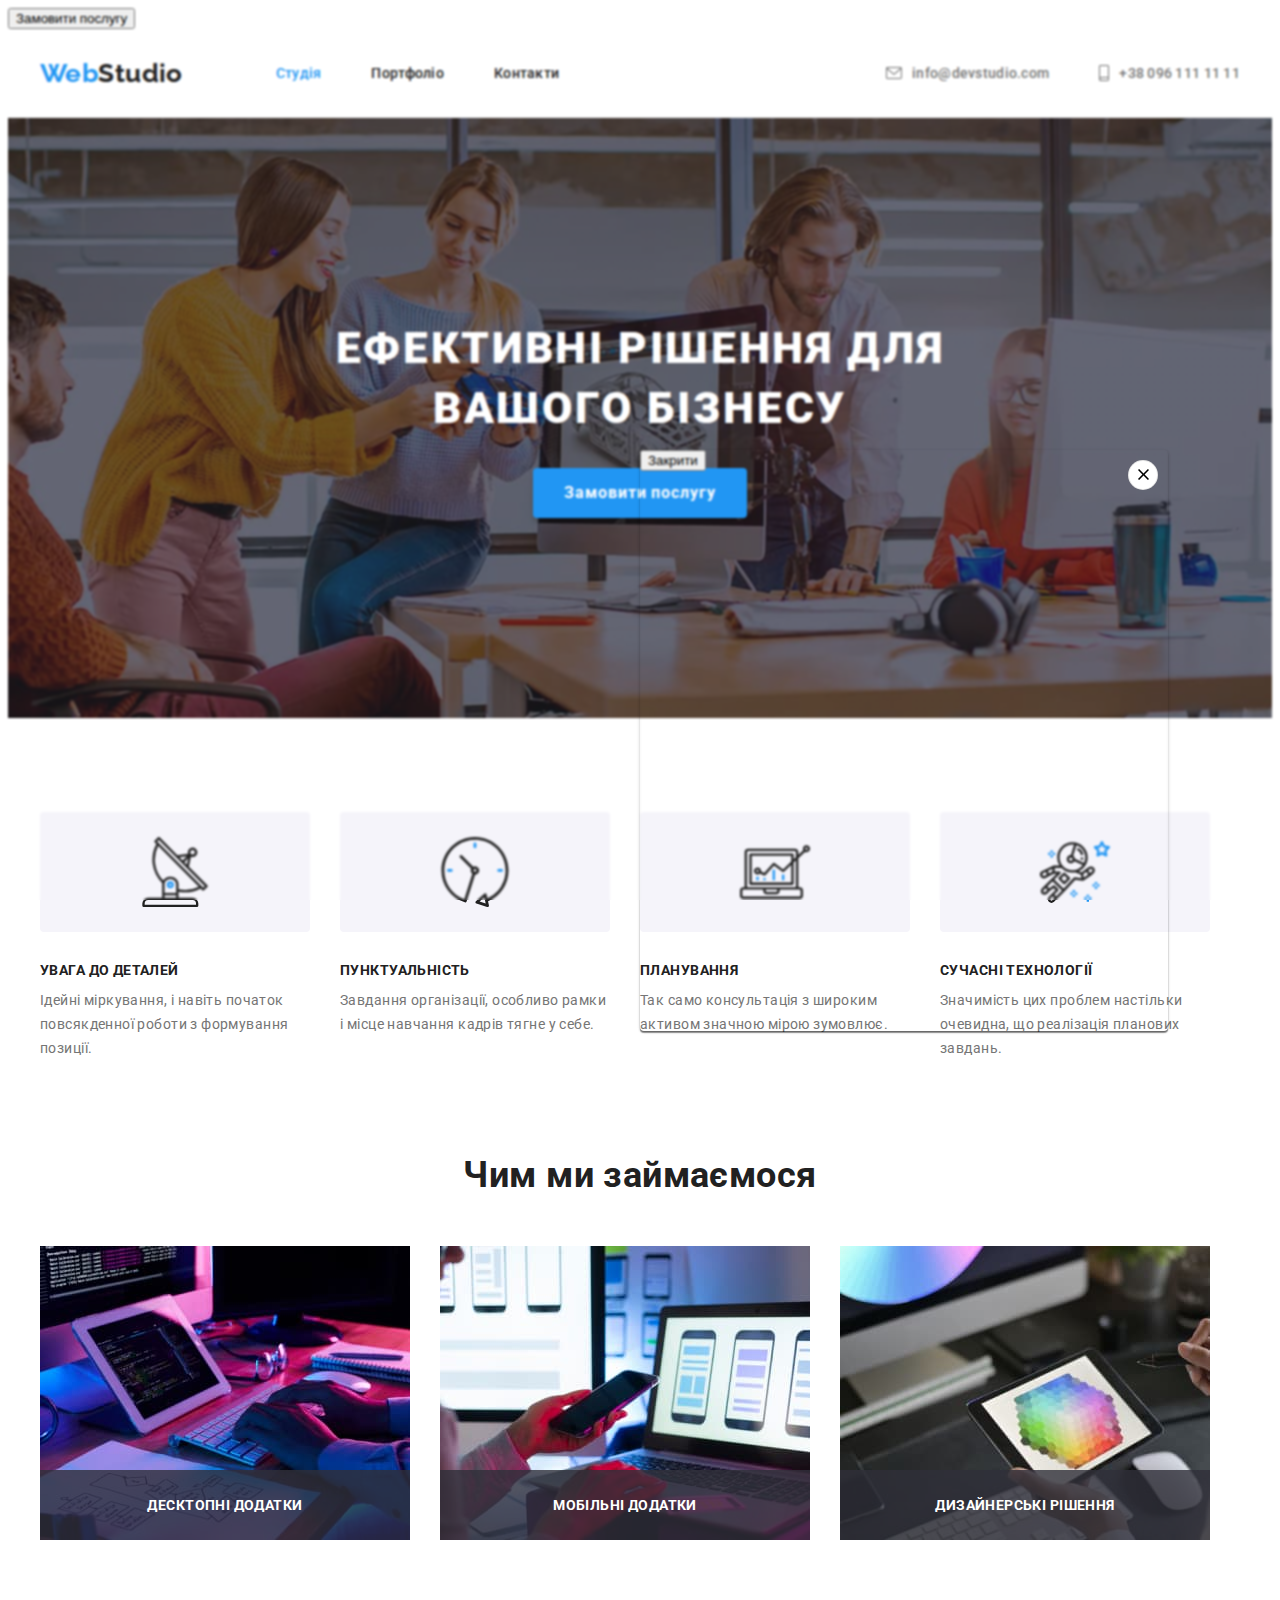
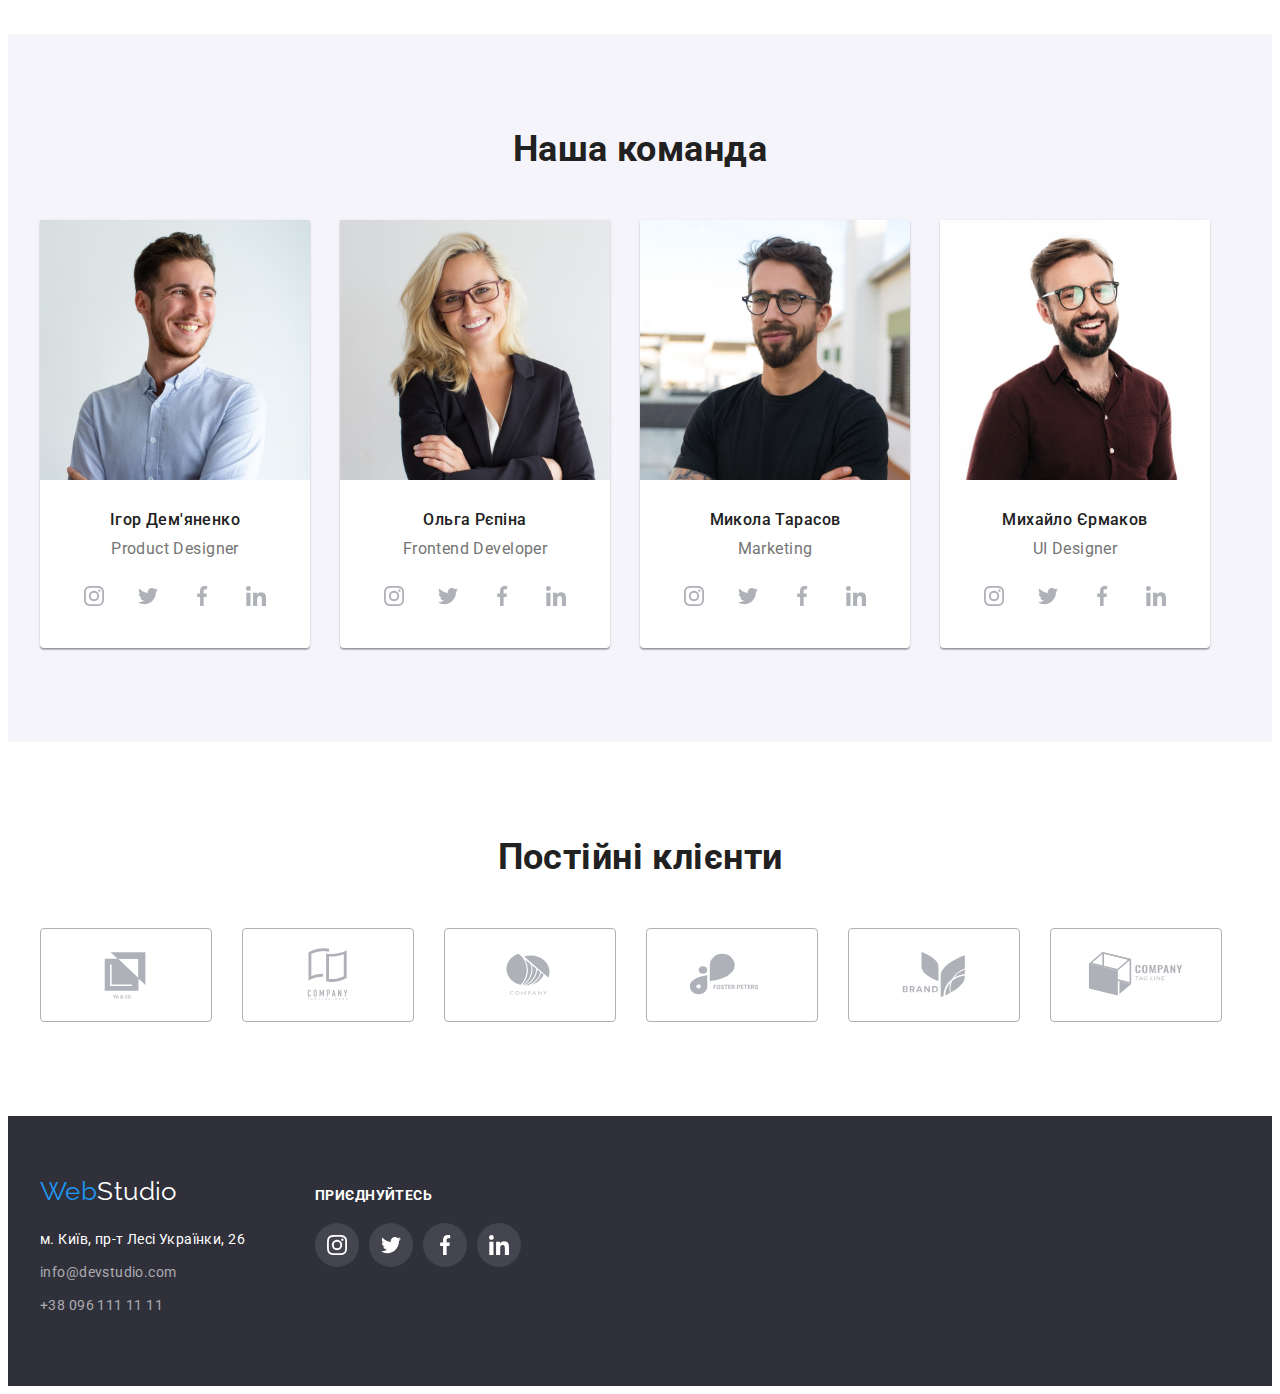
==== commit 0be7d193: "hw05" ====
--- a/index.html
+++ b/index.html
@@ -126,14 +126,23 @@
         <div class="container">
           <h2 class="section-title">Чим ми займаємося</h2>
           <ul class="nav-list list">
-            <li>
+            <li class="section-gallery">
               <img src="./images/box1.jpg" alt="фото1комп" width="370" height="294" />
-            </li>
-            <li>
+              <div class="overlay">
+              <p class="overlay-text">Десктопні додатки</p>
+              </div>
+            </li>
+            <li class="section-gallery">
               <img src="./images/box2.jpg" alt="фото2комп+телеф" width="370" height="294" />
-            </li>
-            <li>
+              <div class="overlay">
+                <p class="overlay-text">Мобільні додатки</p>
+              </div>
+            </li>
+            <li class="section-gallery">
               <img src="./images/box3.jpg" alt="фото3планшет" width="370" height="294" />
+              <div class="overlay">
+              <p class="overlay-text">Дизайнерські рішення</p>
+              </div>
             </li>
           </ul>
         </div>
@@ -548,6 +557,16 @@
           </div>
       </div>
     </footer>
+
+    <!---Modal-windov-->
+    <div class="backdrop">
+      <div class="modal">
+        <button class="modal-btn">
+          <svg class="icon-modal" width="18" height="18">
+            <use href="./images/icons.svg#icon-close-black"></use>
+          </svg>
+        </button></div>
+    </div>
     <script src="./js/modal.js"></script>
   </body>
 </html>
--- a/css/style.css
+++ b/css/style.css
@@ -107,7 +107,6 @@
 }
 .nav-link {
   position: relative;
-
   display: block;
   padding-top: 32px;
   padding-bottom: 32px;
@@ -115,6 +114,9 @@
   line-height: 1.33;
   letter-spacing: 0.02em;
   color: var(--text-title-color);
+  transition-property: color, opacity;
+  transition-duration: 250ms;
+  transition-timing-function: cubic-bezier(0.4, 0, 0.2, 1);
 }
 .nav-link::after {
   content: '';
@@ -126,12 +128,11 @@
   width: 48px;
   height: 4px;
   border-radius: 2px;
-  position: absolute;
-  top: 76px;
+  bottom: -1px;
 
   background: var(--link-focus-color);
   opacity: 0;
-  transition-property: box-shadow;
+  transition-property: var(--link-focus-color);
   transition-duration: 250ms;
   transition-timing-function: cubic-bezier(0.4, 0, 0.2, 1);
 }
@@ -143,9 +144,6 @@
 .nav-link:focus:after {
   transform: translateX(-50%) scaleX(1);
   opacity: 1;
-  transition-property: box-shadow;
-  transition-duration: 250ms;
-  transition-timing-function: cubic-bezier(0.4, 0, 0.2, 1);
 }
 .contact-nav {
   display: flex;
@@ -157,6 +155,9 @@
   color: var(--text-paragraf-color);
   padding-top: 32px;
   padding-bottom: 32px;
+  transition-property: color;
+  transition-duration: 250ms;
+  transition-timing-function: cubic-bezier(0.4, 0, 0.2, 1);
 }
 
 .contact-nav:hover,
@@ -264,6 +265,27 @@
   text-align: center;
   color: var(--text-title-color);
 }
+.section-gallery {
+  position: relative;
+}
+.overlay {
+  position: absolute;
+  width: 100%;
+  height: 70px;
+  bottom: 0;
+
+  background: rgba(47, 48, 58, 0.8);
+}
+.overlay-text {
+  padding-top: 27px;
+  padding-bottom: 27px;
+  font-weight: 700;
+  font-size: 14px;
+  line-height: calc(16 / 14);
+  text-align: center;
+  text-transform: uppercase;
+  color: var(--text-fon-white-color);
+}
 /* ------------------section-title---------------- */
 
 /* ------------------team ---------------- */
@@ -314,6 +336,9 @@
   color: #afb1b8;
   background-color: var(--text-fon-white-color);
   outline: none;
+  transition-property: color, background-color;
+  transition-duration: 250ms;
+  transition-timing-function: cubic-bezier(0.4, 0, 0.2, 1);
 }
 .team-icon {
   fill: currentColor;
@@ -350,6 +375,9 @@
   color: #afb1b8;
   border: 1px solid #afb1b8;
   border-radius: 4px;
+  transition-property: color, border;
+  transition-duration: 250ms, 250ms;
+  transition-timing-function: cubic-bezier(0.4, 0, 0.2, 1);
 }
 .constant-icon {
   fill: currentColor;
@@ -401,6 +429,9 @@
   line-height: calc(24 / 14);
   text-decoration: none;
   color: rgba(255, 255, 255, 0.6);
+  transition-property: color;
+  transition-duration: 250ms;
+  transition-timing-function: cubic-bezier(0.4, 0, 0.2, 1);
 }
 .contact-link:hover,
 .contact-link:focus {
@@ -425,6 +456,9 @@
   border-radius: 50%;
   color: var(--text-fon-white-color);
   background: rgba(255, 255, 255, 0.1);
+  transition-property: color, background-color;
+  transition-duration: 250ms;
+  transition-timing-function: cubic-bezier(0.4, 0, 0.2, 1);
 }
 .social-box {
   width: 44px;
@@ -446,10 +480,54 @@
 .social-nav:hover,
 .social-nav:focus {
   color: #ffffff;
-  background-color: #2196f3;
 }
 
 /* ------------------footer---------------- */
+
+/* ------------------Modal-windov---------------- */
+.backdrop {
+  position: fixed;
+  width: 100%;
+  height: 100%;
+  left: 0;
+  top: 0;
+  background-color: rgba(125, 28, 38, 0, 4);
+  backdrop-filter: blur(1px);
+}
+.modal {
+  position: absolute;
+  top: 50%;
+  left: 50%;
+  transform: translateX(-50%), translateY(-50%);
+
+  width: 528px;
+  min-height: 581px;
+
+  box-shadow: 0px 1px 3px rgba(0, 0, 0, 0.12), 0px 1px 1px rgba(0, 0, 0, 0.14),
+    0px 2px 1px rgba(0, 0, 0, 0.2);
+  border-radius: 4px;
+}
+.modal-btn {
+  position: absolute;
+  top: 10px;
+  right: 10px;
+
+  padding: 0;
+  display: inline-flex;
+  align-items: center;
+  justify-content: center;
+  width: 30px;
+  height: 30px;
+  border-radius: 50%;
+  background: var(--text-fon-white-color);
+  border: 1px solid rgba(0, 0, 0, 0.1);
+  cursor: pointer;
+}
+.icon-modal {
+  fill: currentColor;
+}
+
+/* ------------------Modal-windov---------------- */
 
 /* ------------------portfolio-hero---------------- */
 
@@ -468,11 +546,14 @@
   border-radius: 4px;
   cursor: pointer;
   border: none;
+  transition-property: color, background-color, box-shadow;
+  transition-duration: 250ms;
+  transition-timing-function: cubic-bezier(0.4, 0, 0.2, 1);
 }
 .portfolio-btn:hover,
 .portfolio-btn:focus {
   color: var(--text-fon-white-color);
-  background: var(--link-focus-color);
+  background-color: var(--link-focus-color);
   box-shadow: 0px 3px 1px rgba(0, 0, 0, 0.1), 0px 1px 2px rgba(0, 0, 0, 0.08),
     0px 2px 2px rgba(0, 0, 0, 0.12);
 }
@@ -510,6 +591,9 @@
 .progect-box {
   display: block;
   text-decoration: none;
+  transition-property: box-shadow;
+  transition-duration: 250ms;
+  transition-timing-function: cubic-bezier(0.4, 0, 0.2, 1);
 }
 .progect-box:hover,
 .progect-box:focus {
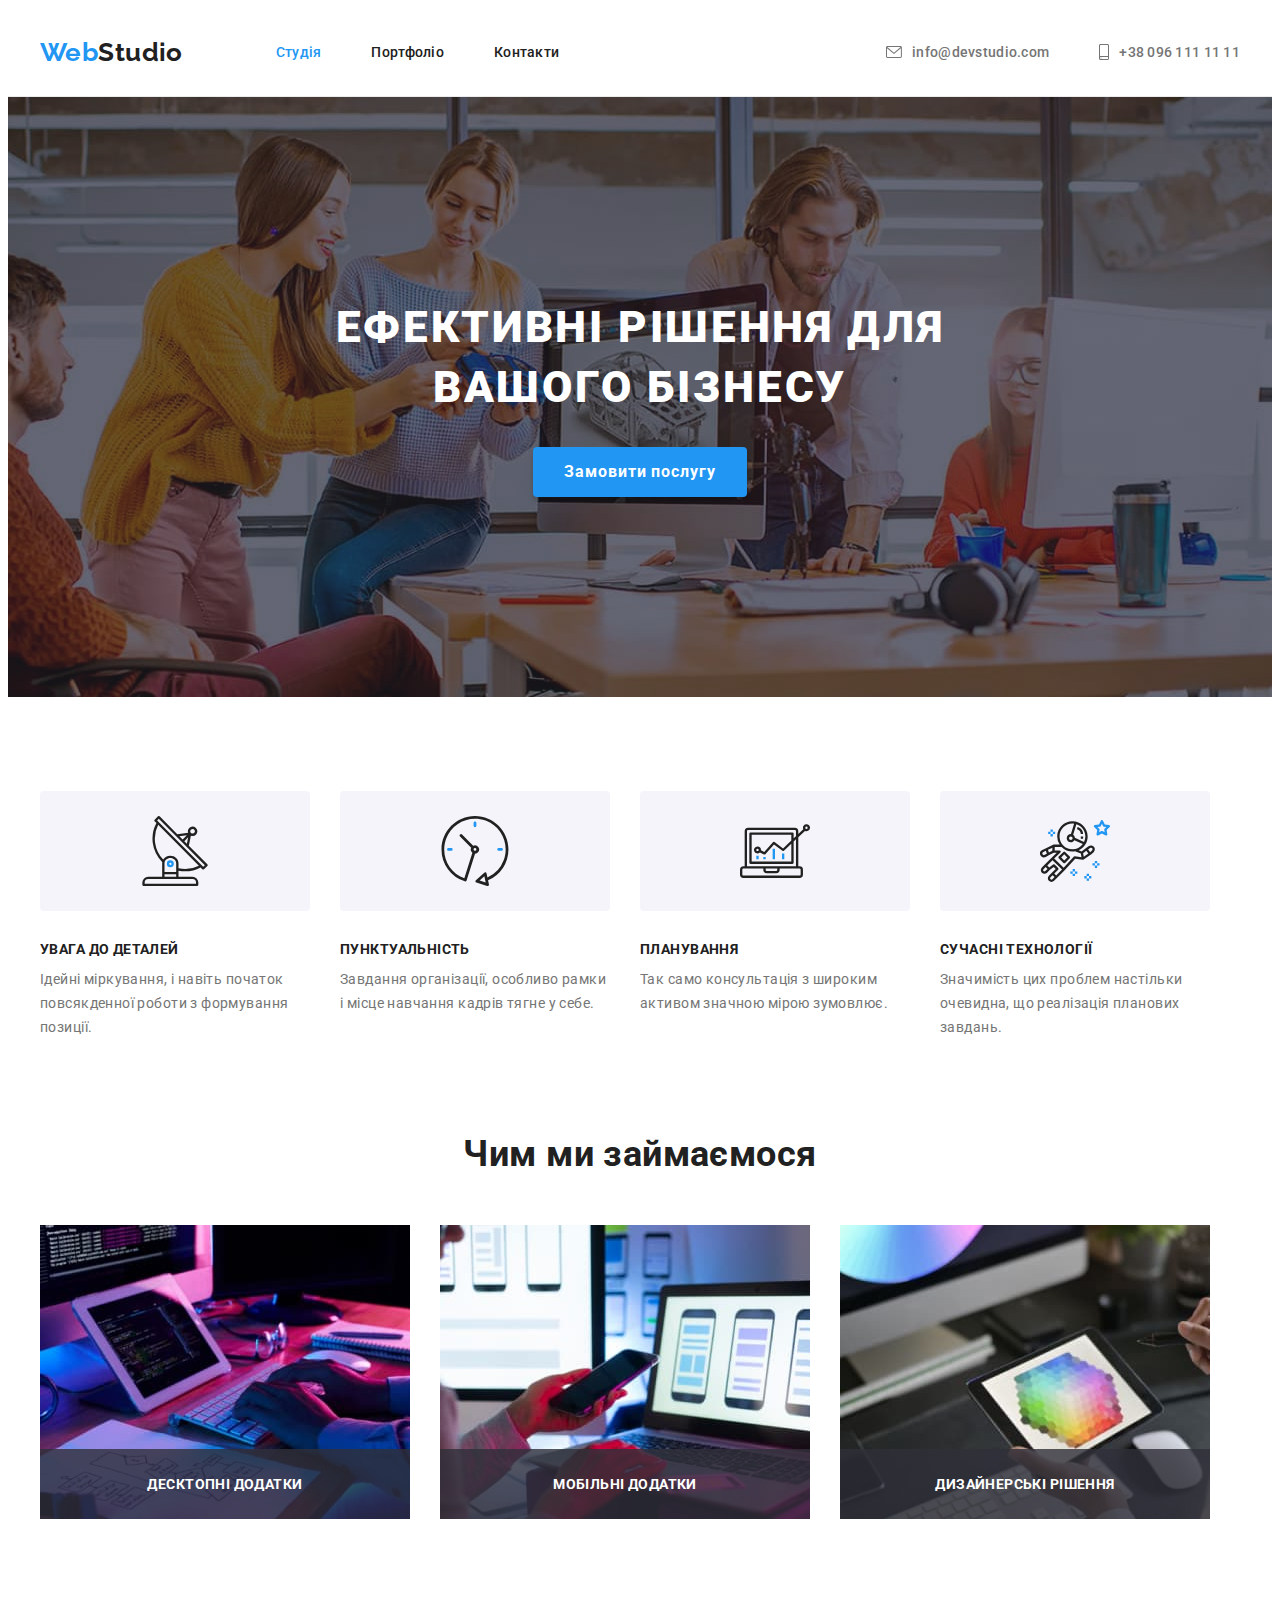
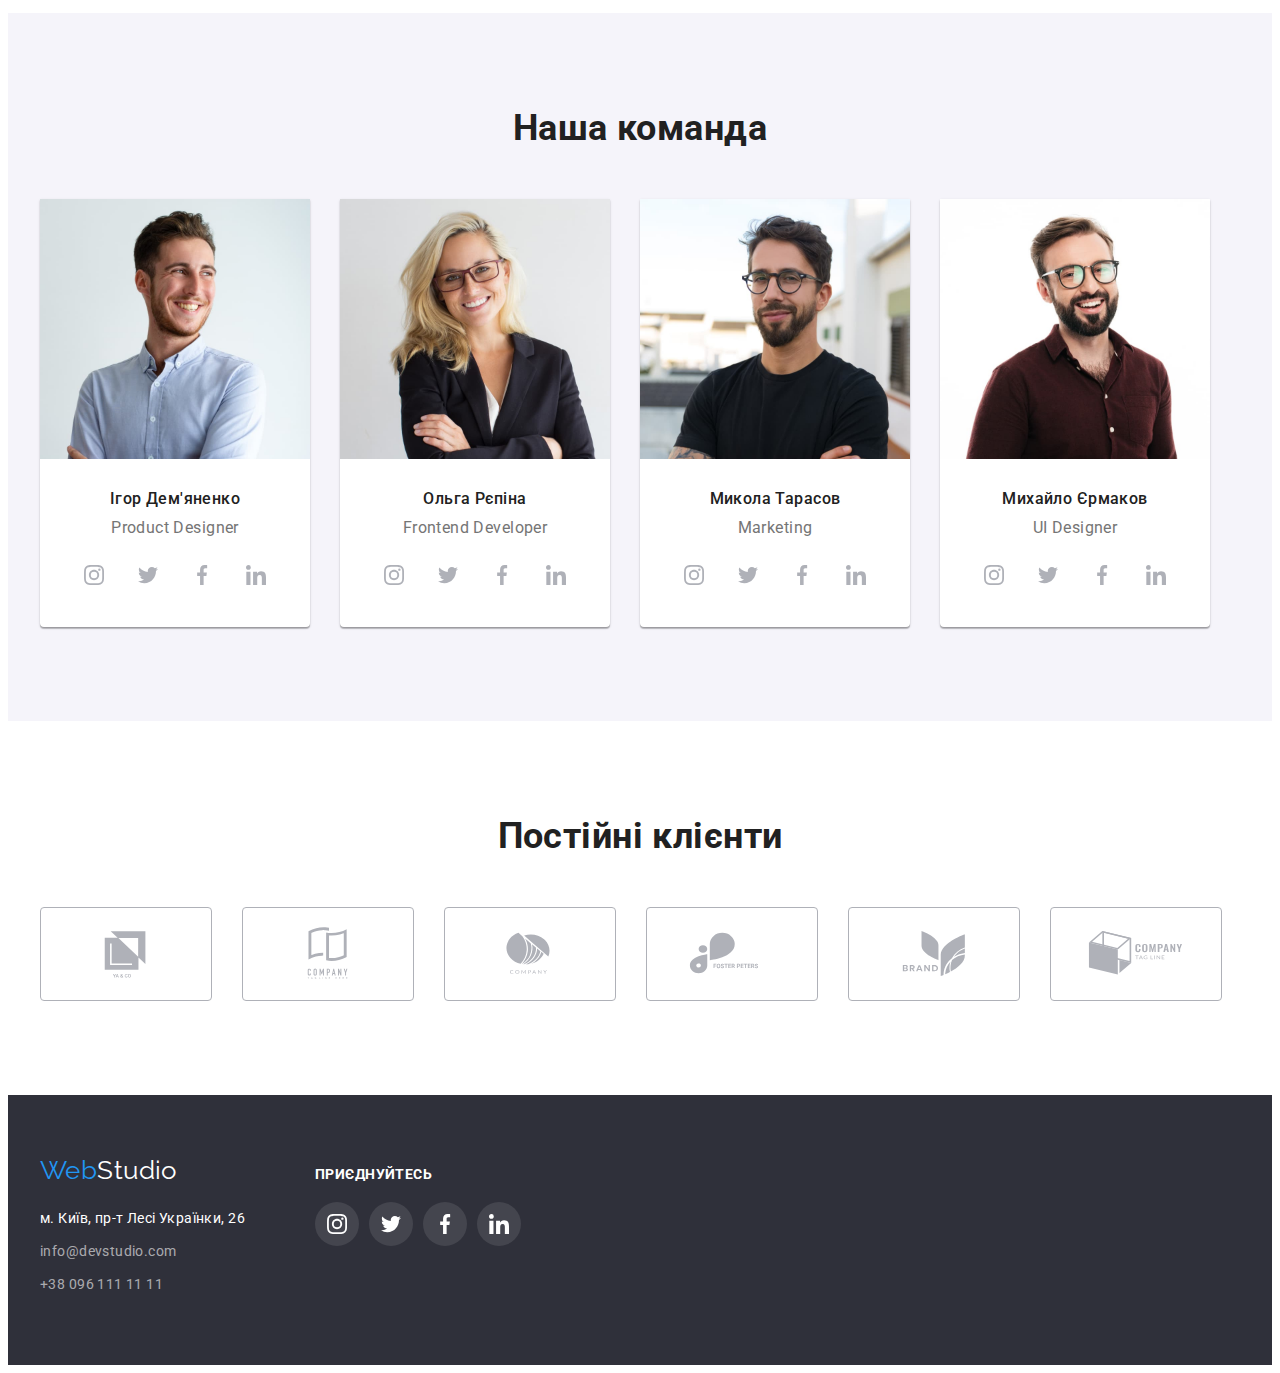
==== commit 3ade3133: "05hw" ====
--- a/index.html
+++ b/index.html
@@ -23,16 +23,6 @@
     <link rel="stylesheet" href="./css/style.css" />
   </head>
   <body>
-    <button data-modal-open>Замовити послугу</button>
-
-    <div class="beckdrop is-hidden" data-modal>
-      <div class="modal">
-        <p>
-
-        </p>
-        <button data-modal-close>Закрити</button>
-      </div>
-    </div>
     <header class="header">
       <div class="header-container container">
         <nav class="nav-container">
@@ -68,7 +58,7 @@
       <section class="section hero">
         <div class="container">
           <h1 class="hero-h">Ефективні рішення для вашого бізнесу</h1>
-          <button type="button" class="header-btn">Замовити послугу</button>
+          <button type="button" class="header-btn" data-modal-open>Замовити послугу</button>
         </div>
       </section>
       <section class="section featore">
@@ -128,20 +118,20 @@
           <ul class="nav-list list">
             <li class="section-gallery">
               <img src="./images/box1.jpg" alt="фото1комп" width="370" height="294" />
-              <div class="overlay">
-              <p class="overlay-text">Десктопні додатки</p>
+              <div class="overlay-list">
+              <p class="overlay-team">Десктопні додатки</p>
               </div>
             </li>
             <li class="section-gallery">
               <img src="./images/box2.jpg" alt="фото2комп+телеф" width="370" height="294" />
-              <div class="overlay">
-                <p class="overlay-text">Мобільні додатки</p>
+              <div class="overlay-list">
+                <p class="overlay-team">Мобільні додатки</p>
               </div>
             </li>
             <li class="section-gallery">
               <img src="./images/box3.jpg" alt="фото3планшет" width="370" height="294" />
-              <div class="overlay">
-              <p class="overlay-text">Дизайнерські рішення</p>
+              <div class="overlay-list">
+              <p class="overlay-team">Дизайнерські рішення</p>
               </div>
             </li>
           </ul>
@@ -559,9 +549,9 @@
     </footer>
 
     <!---Modal-windov-->
-    <div class="backdrop">
+    <div class="backdrop is-hidden" data-modal>
       <div class="modal">
-        <button class="modal-btn">
+        <button class="modal-btn" data-modal-close>
           <svg class="icon-modal" width="18" height="18">
             <use href="./images/icons.svg#icon-close-black"></use>
           </svg>
--- a/css/style.css
+++ b/css/style.css
@@ -268,7 +268,7 @@
 .section-gallery {
   position: relative;
 }
-.overlay {
+.overlay-list {
   position: absolute;
   width: 100%;
   height: 70px;
@@ -276,7 +276,7 @@
 
   background: rgba(47, 48, 58, 0.8);
 }
-.overlay-text {
+.overlay-team {
   padding-top: 27px;
   padding-bottom: 27px;
   font-weight: 700;
@@ -454,6 +454,7 @@
   width: 100%;
   height: 100%;
   border-radius: 50%;
+  outline: none;
   color: var(--text-fon-white-color);
   background: rgba(255, 255, 255, 0.1);
   transition-property: color, background-color;
@@ -480,6 +481,7 @@
 .social-nav:hover,
 .social-nav:focus {
   color: #ffffff;
+  background-color: #2196f3;
 }
 
 /* ------------------footer---------------- */
@@ -491,26 +493,38 @@
   height: 100%;
   left: 0;
   top: 0;
-  background-color: rgba(125, 28, 38, 0, 4);
-  backdrop-filter: blur(1px);
+  background-color: rgba(0, 0, 0, 0, 0.2);
+  backdrop-filter: blur(2px);
+  transition-property: color;
+  transition-duration: 250ms;
+  transition-timing-function: cubic-bezier(0.4, 0, 0.2, 1);
+}
+.backdrop.is-hidden {
+  opacity: 0;
+  visibility: hidden;
+  pointer-events: none;
 }
 .modal {
   position: absolute;
   top: 50%;
   left: 50%;
-  transform: translateX(-50%), translateY(-50%);
+  transform: translateX(-50%) translateY(-50%);
 
   width: 528px;
   min-height: 581px;
-
+  background: var(--text-fon-white-color);
   box-shadow: 0px 1px 3px rgba(0, 0, 0, 0.12), 0px 1px 1px rgba(0, 0, 0, 0.14),
     0px 2px 1px rgba(0, 0, 0, 0.2);
   border-radius: 4px;
 }
+.backdrop.is-hidden .modal {
+  opacity: 0;
+  transform: translateX(-50%) translateY(-70%);
+}
 .modal-btn {
   position: absolute;
-  top: 10px;
-  right: 10px;
+  top: 8px;
+  right: 8px;
 
   padding: 0;
   display: inline-flex;
@@ -576,6 +590,39 @@
   border-top: none;
   padding: 20px 24px;
 }
+.team-thumb {
+  position: relative;
+  overflow: hidden;
+}
+.overlay {
+  position: absolute;
+  top: 0;
+  left: 0;
+  transform: translateY(150%);
+
+  width: 370px;
+  height: 294px;
+  padding-top: 63px;
+  padding-bottom: 63px;
+  padding-left: 24px;
+  padding-right: 24px;
+  display: flex;
+  align-items: center;
+
+  font-size: 18px;
+  line-height: calc(28 / 18);
+  letter-spacing: 0.03em;
+  color: var(--text-fon-white-color);
+  background-color: rgba(33, 150, 243, 0.9);
+
+  transition-property: transform translateY(0);
+  transition-duration: 250ms;
+  transition-timing-function: cubic-bezier(0.4, 0, 0.2, 1);
+  user-select: none;
+}
+.progect-item:hover .overlay {
+  transform: translateY(0);
+}
 .project-title {
   margin-bottom: 4px;
   font-size: 18px;
